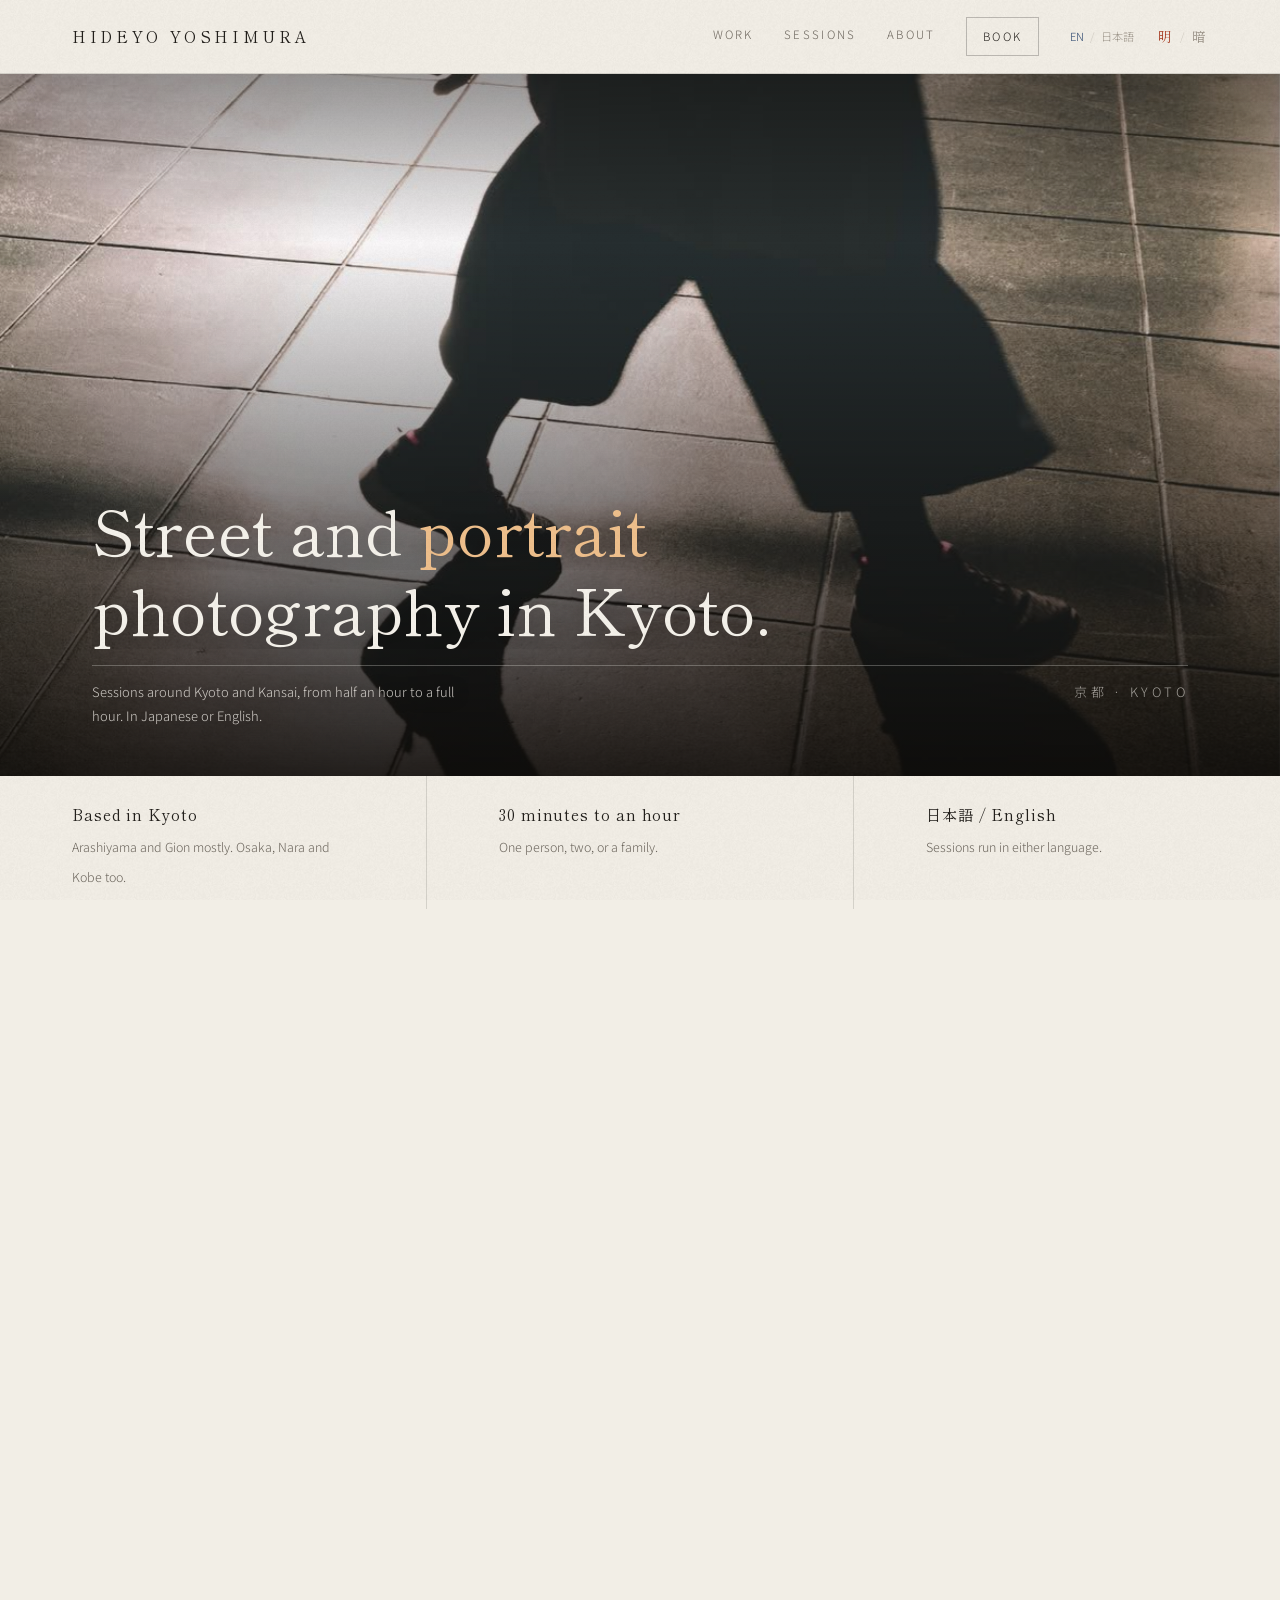
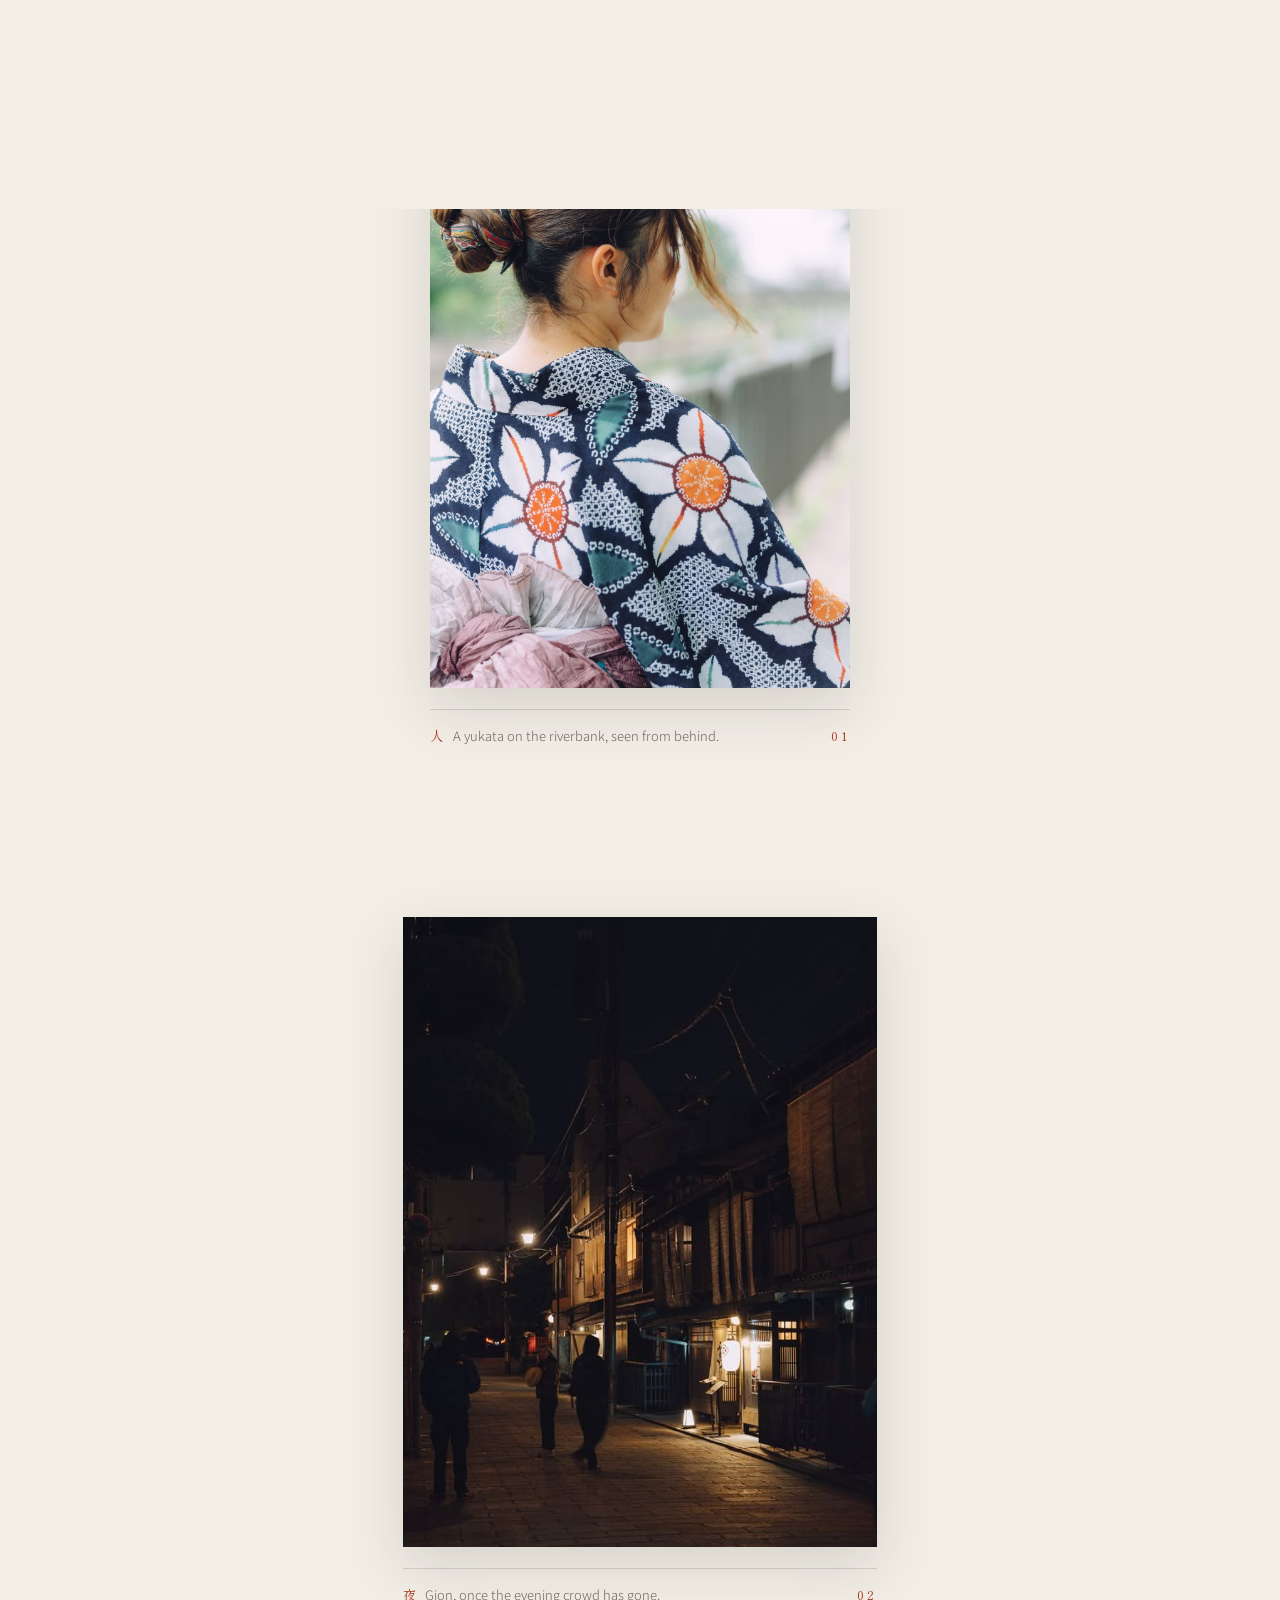
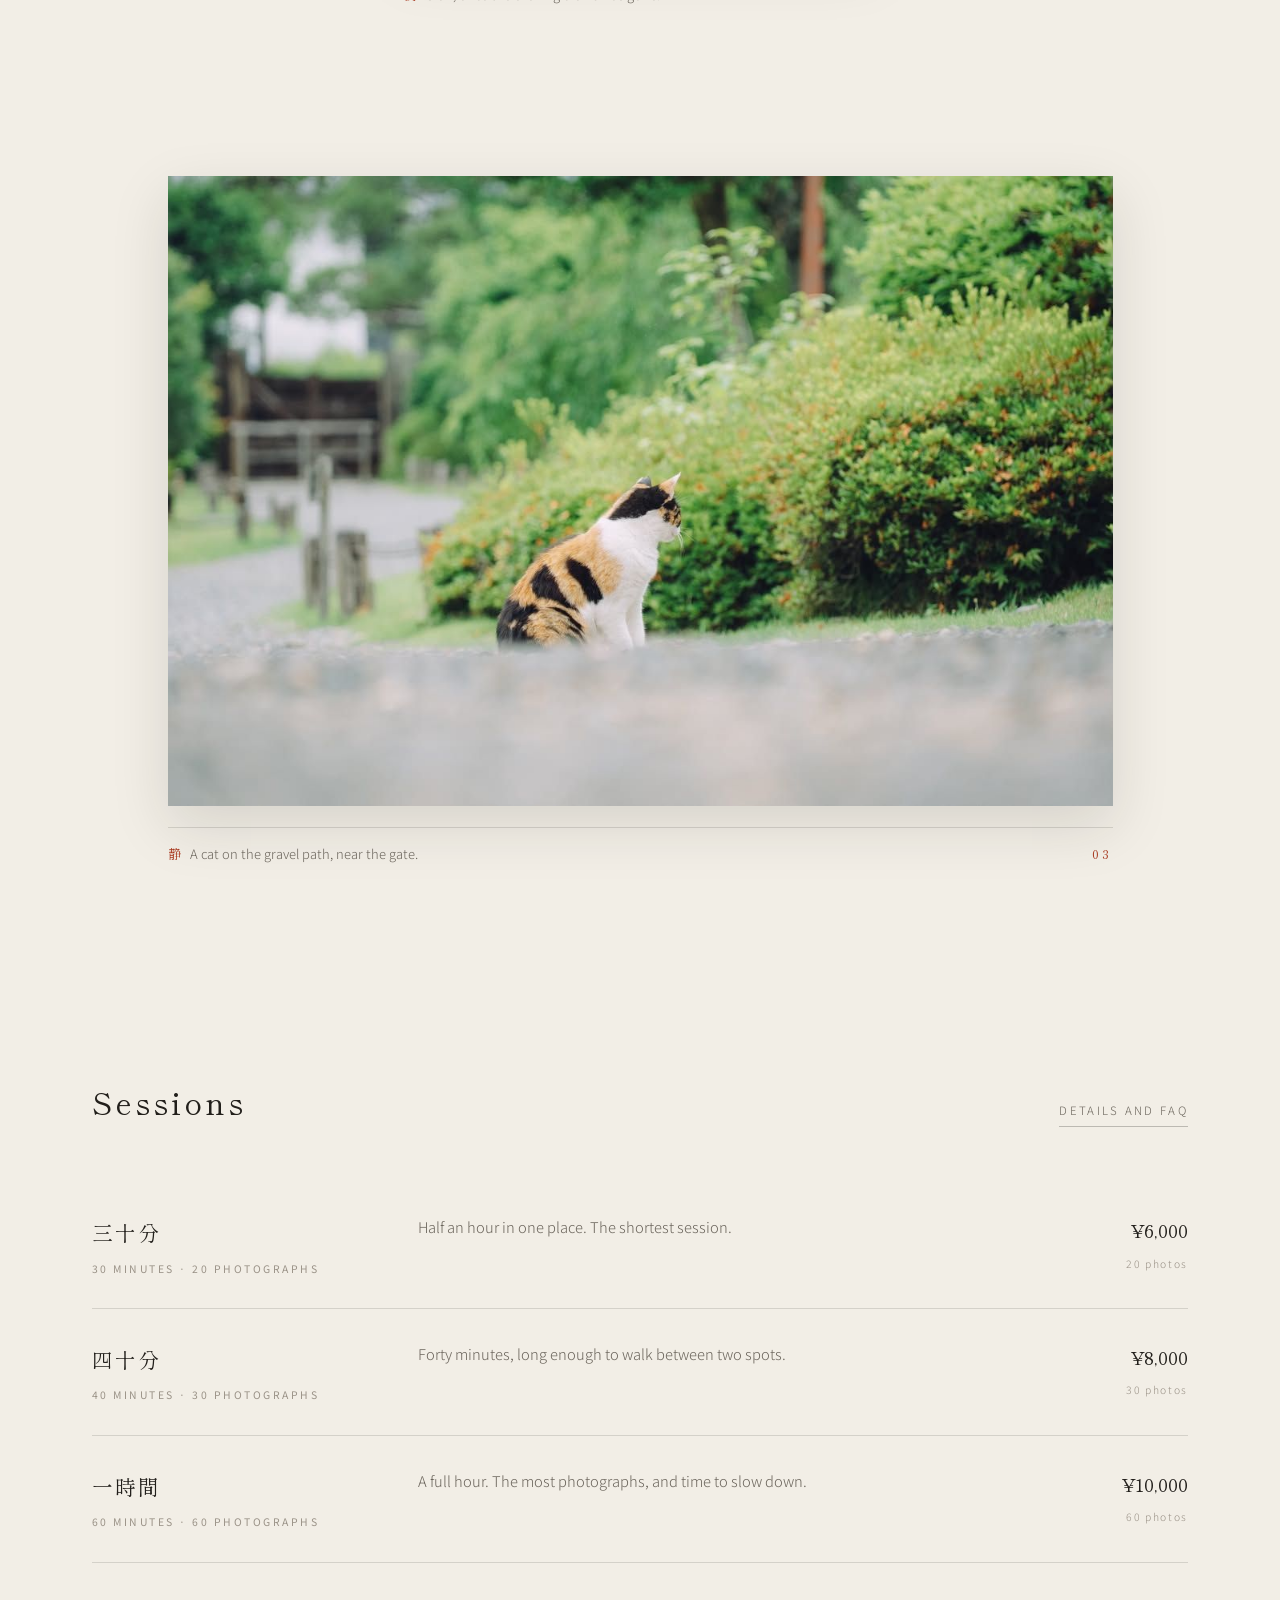
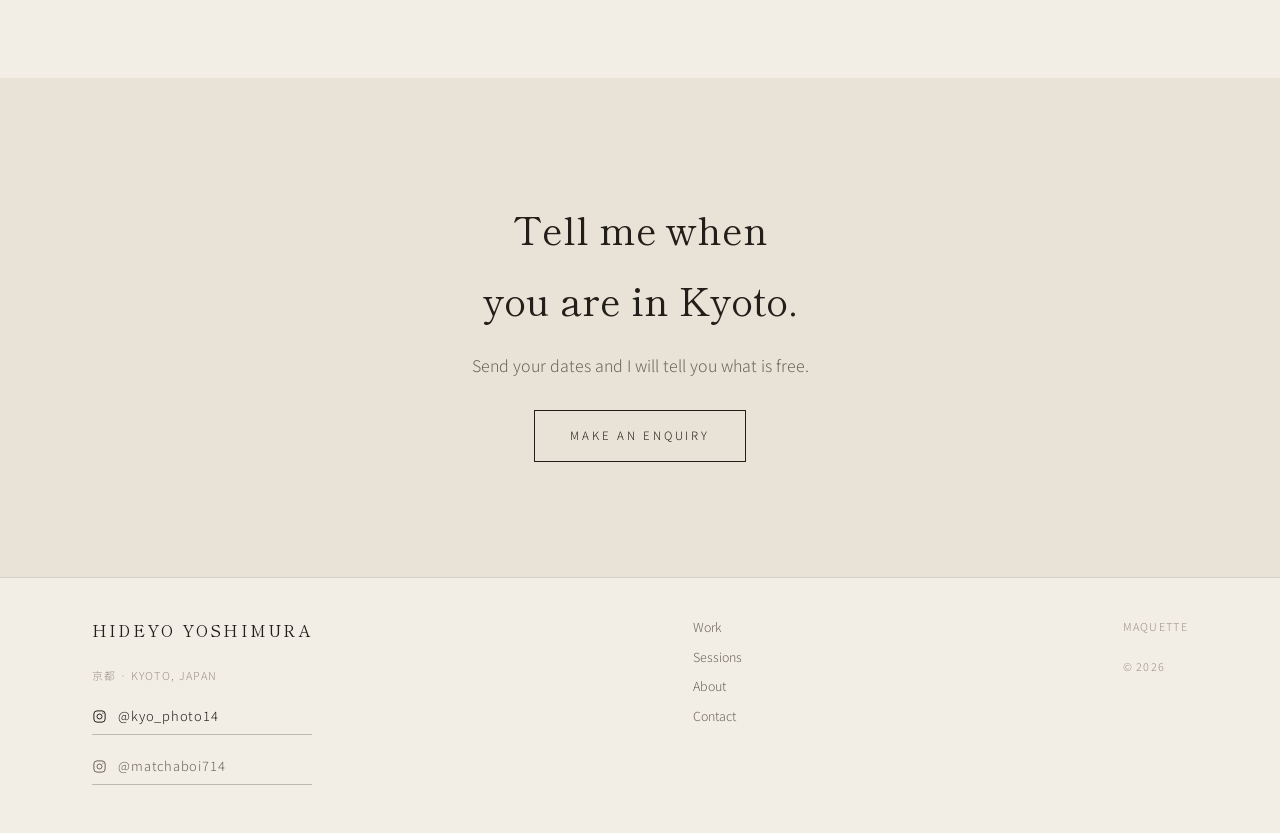
==== index.html @ d017fcf5 "Add files via upload" ====
<!doctype html>
<html lang="en">
  <head>
    <meta charset="utf-8">
    <meta name="viewport" content="width=device-width,initial-scale=1">
    <title>Hideyo Yoshimura — Photographer in Kyoto</title>
    <meta name="description" content="Hideyo Yoshimura photographs people in Kyoto: street and portrait sessions around Arashiyama and Gion, 30 to 60 minutes, from ¥6,000. In Japanese or English.">
    <meta property="og:type" content="website">
    <meta property="og:site_name" content="Hideyo Yoshimura">
    <meta property="og:title" content="Hideyo Yoshimura — Photographer in Kyoto">
    <meta property="og:description" content="Hideyo Yoshimura photographs people in Kyoto: street and portrait sessions around Arashiyama and Gion, 30 to 60 minutes, from ¥6,000. In Japanese or English.">
    <meta property="og:image" content="https://VOTRE-DOMAINE.com/assets/yukata.jpg">
    <meta property="og:locale" content="en">
    <meta property="og:locale:alternate" content="ja_JP">
    <meta name="twitter:card" content="summary_large_image">
    <meta name="theme-color" content="#F2EEE6">
    <script type="application/ld+json">{"@context": "https://schema.org", "@type": "ProfessionalService", "@id": "https://VOTRE-DOMAINE.com/#business", "name": "Hideyo Yoshimura Photography", "description": "Street and portrait photography sessions in Kyoto and the Kansai region.", "url": "https://VOTRE-DOMAINE.com", "image": "https://VOTRE-DOMAINE.com/assets/yukata.jpg", "email": "ADRESSE-DE-HIDEYO@example.com", "priceRange": "¥6,000-¥10,000", "areaServed": [{"@type": "City", "name": "Kyoto"}, {"@type": "City", "name": "Osaka"}, {"@type": "City", "name": "Nara"}, {"@type": "City", "name": "Kobe"}], "address": {"@type": "PostalAddress", "addressLocality": "Kyoto", "addressRegion": "Kyoto", "addressCountry": "JP"}, "availableLanguage": ["ja", "en"], "sameAs": ["https://www.instagram.com/kyo_photo14/", "https://www.instagram.com/matchaboi714/"], "founder": {"@type": "Person", "name": "Hideyo Yoshimura", "jobTitle": "Photographer"}, "makesOffer": [{"@type": "Offer", "name": "30 minutes, 20 photographs", "price": "6000", "priceCurrency": "JPY"}, {"@type": "Offer", "name": "40 minutes, 30 photographs", "price": "8000", "priceCurrency": "JPY"}, {"@type": "Offer", "name": "60 minutes, 60 photographs", "price": "10000", "priceCurrency": "JPY"}]}</script>
    <link rel="preconnect" href="https://fonts.googleapis.com">
    <link rel="preconnect" href="https://fonts.gstatic.com" crossorigin>
    <link rel="stylesheet" href="https://fonts.googleapis.com/css2?family=Shippori+Mincho+B1:wght@400;500&family=Noto+Sans+JP:wght@200;300;400&display=swap">
    <link rel="stylesheet" href="style.css"></head>
    <body>
      <div class="grain" aria-hidden="true"></div>
      <div class="wipe" id="wipe" aria-hidden="true"></div>
      <header class="bar">
        <div class="bar-in"><a class="mark" href="index.html" data-goto="home"><b>Hideyo Yoshimura</b></a>
          <div class="bar-right">
            <nav class="barnav"><a class="" href="work.html" data-goto="work" data-ja="作品">Work</a><a class="" href="sessions.html" data-goto="sessions" data-ja="撮影">Sessions</a><a class="" href="about.html" data-goto="about" data-ja="写真家について">About</a><a class="cta" href="contact.html" data-goto="contact" data-ja="ご依頼">Book</a></nav>
            <span class="toggles"><span class="lang">
            <button type="button" data-set="en" aria-pressed="true">EN</button>
            <i>/</i>
            <button type="button" data-set="ja" aria-pressed="false">日本語</button>
          </span><span class="skin" role="group" aria-label="Theme">
          <button type="button" data-skin="light" aria-pressed="true" title="Light">明</button>
          <i>/</i>
          <button type="button" data-skin="dark" aria-pressed="false" title="Dark">暗</button>
        </span></span></div>
      </div>
    </header>
    <section class="hero">
      <div class="frame">
        <div class="ph"><img src="assets/shadow.jpg" fetchpriority="high" alt="Late afternoon light across a tiled pavement in Kyoto" loading="eager" decoding="async"></div>
      </div>
      <div class="wrap heroText">
        <h1 data-ja="<span class='ln'><span>京都で、スナップと</span></span><span class='ln'><span><em>ポートレート</em>を撮っています。</span></span>"><span class="ln"><span>Street and <em>portrait</em></span></span><span class="ln"><span>photography in Kyoto.</span></span></h1>
        <div class="heroSub">
          <p data-ja="京都・関西でのスナップ撮影。30分から1時間まで。日本語と英語で対応しています。">Sessions around Kyoto and Kansai, from half an hour to a full hour. In Japanese or English.</p>
          <p class="label">京都 · Kyoto</p>
        </div>
      </div>
    </section>
    <div class="strip">
      <div><b data-ja="京都在住">Based in Kyoto</b><span data-ja="主に嵐山と祇園。大阪・奈良・神戸も。">Arashiyama and Gion mostly. Osaka, Nara and Kobe too.</span></div>
      <div><b data-ja="30分から1時間">30 minutes to an hour</b><span data-ja="お一人、お二人、ご家族。">One person, two, or a family.</span></div>
      <div><b data-ja="日本語 / English">日本語 / English</b><span data-ja="どちらでも対応します。">Sessions run in either language.</span></div>
    </div>
    <section class="statement">
      <div class="wrap grid">
        <div class="kanjiwrap">
          <p class="kanji">京都</p>
          <span class="label">Kyoto</span></div>
          <div>
            <p class="lead" data-ja="ほとんどの写真は、歩きながら撮っています。">Most of these photographs were taken on foot.</p>
            <p data-ja="街、祭り、夜の静かな路地、そしてポートレート。京都に住んでいるので、どの季節にどこがきれいか、何時に人が減るかを知っています。撮影もその知識をもとに組み立てます。">Streets, festivals, quiet lanes at night, and portraits. Living here means knowing which places are worth it in which season, and what time of day the crowds thin out. Sessions are built around that.</p>
            <p><a class="more" href="about.html" data-goto="about" data-ja="私について">More about me</a></p>
          </div>
        </div>
      </section>
      <section class="sec">
        <div class="wrap">
          <div class="sec-head">
            <h2 data-ja="主な作品">Selected work</h2>
            <a class="more" href="work.html" data-goto="work" data-ja="すべて見る">All series</a></div>
            <figure class="plate" style="--r:0.666">
              <div class="ph"><img src="assets/yukata.jpg" alt="A yukata on the riverbank, seen from behind." loading="lazy" decoding="async"></div>
              <figcaption class="meta">
                <p><span class="ser">人</span><span data-ja="川辺の浴衣。うしろ姿。">A yukata on the riverbank, seen from behind.</span></p>
                <p class="idx">01</p>
              </figcaption>
            </figure>
            <figure class="plate" style="--r:0.753">
              <div class="ph"><img src="assets/gionnight.jpg" alt="Gion, once the evening crowd has gone." loading="lazy" decoding="async"></div>
              <figcaption class="meta">
                <p><span class="ser">夜</span><span data-ja="祇園、人が引けたあと。">Gion, once the evening crowd has gone.</span></p>
                <p class="idx">02</p>
              </figcaption>
            </figure>
            <figure class="plate" style="--r:1.500">
              <div class="ph"><img src="assets/neko.jpg" alt="A cat on the gravel path, near the gate." loading="lazy" decoding="async"></div>
              <figcaption class="meta">
                <p><span class="ser">静</span><span data-ja="砂利道の猫。門のそば。">A cat on the gravel path, near the gate.</span></p>
                <p class="idx">03</p>
              </figcaption>
            </figure>
          </div>
        </section>
        <section class="sec" style="padding-top:0">
          <div class="wrap">
            <div class="sec-head">
              <h2 data-ja="撮影プラン">Sessions</h2>
              <a class="more" href="sessions.html" data-goto="sessions" data-ja="詳細とよくあるご質問">Details and FAQ</a></div>
              <div class="plans">
                <div class="plan">
                  <h3>三十分<small>30 minutes · 20 photographs</small></h3>
                  <div class="body">
                    <p data-ja="30分。一つの場所で。いちばん短いプランです。">Half an hour in one place. The shortest session.</p>
                  </div>
                  <p class="price">¥6,000<small>20 photos</small></p>
                </div>
                <div class="plan">
                  <h3>四十分<small>40 minutes · 30 photographs</small></h3>
                  <div class="body">
                    <p data-ja="40分。二つの場所を歩ける長さです。">Forty minutes, long enough to walk between two spots.</p>
                  </div>
                  <p class="price">¥8,000<small>30 photos</small></p>
                </div>
                <div class="plan">
                  <h3>一時間<small>60 minutes · 60 photographs</small></h3>
                  <div class="body">
                    <p data-ja="1時間。枚数がいちばん多く、ゆっくり撮れます。">A full hour. The most photographs, and time to slow down.</p>
                  </div>
                  <p class="price">¥10,000<small>60 photos</small></p>
                </div>
              </div>
            </div>
          </section>
          <section class="band">
            <div class="wrap">
              <h2 data-ja="京都にいらっしゃる日程を教えてください。">Tell me when you are in Kyoto.</h2>
              <p data-ja="日程を送っていただければ、空き状況をお知らせします。">Send your dates and I will tell you what is free.</p>
              <a href="contact.html" data-goto="contact" data-ja="ご依頼フォームへ">Make an enquiry</a></div>
            </section>
            <div class="lb" id="lightbox" hidden>
              <div class="stage" role="img" aria-label="Photograph"></div>
              <div class="bar2">
                <p class="cap"></p>
                <div class="ctrls">
                  <button type="button" data-lb="prev">&#8592; Prev</button>
                  <button type="button" data-lb="next">Next &#8594;</button>
                  <button type="button" data-lb="close">Close</button>
                </div>
              </div>
            </div>
            <footer>
              <div class="wrap foot">
                <div class="stack">
                  <p class="mincho" style="font-size:1rem;letter-spacing:.14em">HIDEYO YOSHIMURA</p>
                  <p class="fine">京都 · Kyoto, Japan</p>
                  <a class="ig" href="https://www.instagram.com/kyo_photo14/" target="_blank" rel="noopener"><svg viewBox="0 0 24 24" fill="none" stroke="currentColor" stroke-width="1.6" aria-hidden="true"><rect x="3" y="3" width="18" height="18" rx="5"/><circle cx="12" cy="12" r="4"/><circle cx="17.5" cy="6.5" r="1" fill="currentColor" stroke="none"/></svg><span>@kyo_photo14</span></a><a class="ig" href="https://www.instagram.com/matchaboi714/" target="_blank" rel="noopener" style="color:var(--mute)"><svg viewBox="0 0 24 24" fill="none" stroke="currentColor" stroke-width="1.6" aria-hidden="true"><rect x="3" y="3" width="18" height="18" rx="5"/><circle cx="12" cy="12" r="4"/><circle cx="17.5" cy="6.5" r="1" fill="currentColor" stroke="none"/></svg><span>@matchaboi714</span></a></div>
                  <nav><a href="work.html" data-goto="work" data-ja="作品">Work</a><a href="sessions.html" data-goto="sessions" data-ja="撮影プラン">Sessions</a><a href="about.html" data-goto="about" data-ja="写真家について">About</a><a href="contact.html" data-goto="contact" data-ja="ご依頼">Contact</a></nav>
                  <div class="stack">
                    <p class="fine">Maquette</p>
                    <p class="fine" style="color:var(--dim)">© 2026</p>
                  </div>
                </div>
              </footer>
              <script src="site.js"></script>
            </body>
          </html>
---- style.css ----
:root{
  /* --- CLAIR : papier chaud, encre brune, indigo, sceau vermillon --- */
  --void:#F2EEE6;          /* fond de page */
  --surface:#E9E2D6;       /* bandes et panneaux */
  --surface2:#E3DBCD;
  --bone:#221F1B;          /* texte principal */
  --mute:#6B655C;
  --dim:#9A9287;
  --hair:rgba(34,31,27,.14);
  --hair2:rgba(34,31,27,.26);
  --jade:#2C4770;          /* accent interactif : indigo 藍 */
  --seal:#A8391F;          /* marque typographique : vermillon 朱 */
  --barbg:rgba(242,238,230,.9);
  --photobg:#E5DDD0;       /* passe-partout derriere les tirages */
  --photoshadow:0 20px 54px rgba(34,31,27,.13);
  --massfill:rgba(34,31,27,.05);
  --grainop:.028;
  --grainblend:multiply;
  color-scheme:light;
  --mincho:"Shippori Mincho B1","Hiragino Mincho ProN","Yu Mincho",Georgia,serif;
  --sans:"Noto Sans JP","Hiragino Sans",system-ui,-apple-system,sans-serif;
  --gut:clamp(1.4rem,7vw,4.5rem);
  --rhythm:clamp(4rem,9vw,8rem);
}
:root[data-skin="dark"]{
  --void:#0A0C0B;
  --surface:#121513;
  --surface2:#181C1A;
  --bone:#DCD9D0;
  --mute:#8A8E85;
  --dim:#5C6059;
  --hair:rgba(220,217,208,.13);
  --hair2:rgba(220,217,208,.28);
  --jade:#88AA9C;
  --seal:#C79466;
  --barbg:rgba(10,12,11,.92);
  --photobg:#000;
  --photoshadow:none;
  --massfill:rgba(220,217,208,.035);
  --grainop:.05;
  --grainblend:overlay;
  color-scheme:dark;
}
*{box-sizing:border-box}
html{scroll-behavior:smooth}
body{margin:0;background:var(--void);color:var(--bone);font-family:var(--sans);font-weight:300;font-size:1rem;line-height:1.85;-webkit-font-smoothing:antialiased}
img{display:block;max-width:100%}
a{color:inherit}
h1,h2,h3,h4{font-weight:400;margin:0}
p{margin:0}
[hidden]{display:none !important}
.wrap{max-width:1240px;margin:0 auto;padding:0 var(--gut)}
.narrow{max-width:760px}
.label{font-size:.6875rem;letter-spacing:.26em;text-transform:uppercase;color:var(--dim)}
.mincho{font-family:var(--mincho)}
.stack{display:grid;gap:1.2rem}

/* ---------- photo tiles ---------- */
.ph{display:block;background-position:center;background-size:cover;background-repeat:no-repeat;background-color:var(--photobg)}
.ph.contain{background-size:contain}
.ph>img{width:100%;height:100%;object-fit:cover;display:block}

/* ---------- bar ---------- */
.bar{position:sticky;top:0;z-index:40;background:var(--barbg);backdrop-filter:blur(14px);border-bottom:1px solid var(--hair)}
.bar-in{display:flex;justify-content:space-between;align-items:center;gap:1.5rem;flex-wrap:wrap;padding:1.05rem var(--gut)}
.mark{font-family:var(--mincho);font-size:.95rem;letter-spacing:.24em;text-transform:uppercase;text-decoration:none}
.mark b{font-weight:400}
.bar-right{display:flex;align-items:center;gap:clamp(1rem,2.4vw,1.9rem)}
.toggles{display:flex;align-items:center;gap:clamp(.8rem,1.8vw,1.4rem)}
.barnav{display:flex;gap:clamp(1rem,2.4vw,1.9rem);align-items:center;flex-wrap:wrap}
.barnav a{text-decoration:none;font-size:.72rem;letter-spacing:.2em;text-transform:uppercase;color:var(--mute);padding-bottom:3px;border-bottom:1px solid transparent}
.barnav a:hover,.barnav a:focus-visible{color:var(--bone)}
.barnav a.on{color:var(--bone);border-bottom-color:var(--jade)}
.barnav .cta{border:1px solid var(--hair2);padding:.5rem 1rem;color:var(--bone)}
.barnav .cta:hover{background:var(--jade);border-color:var(--jade);color:var(--void)}
.lang{display:flex;gap:.4rem;align-items:center;font-size:.7rem;letter-spacing:.1em;color:var(--dim)}
.lang button{font:inherit;background:none;border:0;color:var(--dim);cursor:pointer;padding:0}
.lang button[aria-pressed="true"]{color:var(--jade)}
.lang i{font-style:normal;opacity:.35}
.skin{display:flex;gap:.4rem;align-items:center;font-family:var(--mincho);font-size:.85rem;color:var(--dim)}
.skin button{font:inherit;background:none;border:0;color:var(--dim);cursor:pointer;padding:0 .1rem;line-height:1}
.skin button[aria-pressed="true"]{color:var(--seal)}
.skin i{font-style:normal;opacity:.35;font-family:var(--sans);font-size:.7rem}

/* ---------- page head ---------- */
/* padding-block et pas le raccourci "padding" : .pagehead est aussi un .wrap,
   et "padding: X 0 Y" remettait a zero la marge laterale du .wrap, ce qui
   collait les titres contre le bord de l'ecran. */
.pagehead{padding-block:clamp(3rem,7vw,5.5rem) clamp(2rem,5vw,3.5rem);border-bottom:1px solid var(--hair)}
.pagehead h1{font-family:var(--mincho);font-size:clamp(1.9rem,4.4vw,3.1rem);line-height:1.2;letter-spacing:.02em;max-width:18ch;text-wrap:balance;margin:.8rem 0 0}
.pagehead p{color:var(--mute);max-width:56ch;margin-top:1.1rem}

/* ---------- hero ---------- */
.hero{position:relative}
.hero .frame{position:relative;width:100%;aspect-ratio:16/7;max-height:72vh;overflow:hidden}
.hero .frame .ph{position:absolute;inset:0;background-position:center 50%;opacity:1}
.hero .frame::after{content:"";position:absolute;inset:0;background:linear-gradient(180deg,rgba(12,10,8,.42) 0%,rgba(12,10,8,0) 24%,rgba(12,10,8,.42) 56%,rgba(12,10,8,.9) 100%)}
.heroText{position:absolute;left:0;right:0;bottom:clamp(1.4rem,4vw,3rem);z-index:2}
.heroText{color:#F5F2EB}
.heroText h1{font-family:var(--mincho);color:#F5F2EB;font-size:clamp(1.7rem,4.3vw,3.3rem);line-height:1.25;max-width:20ch;text-wrap:balance;text-shadow:0 2px 34px rgba(0,0,0,.7)}
.heroText h1 em{font-style:normal;color:#EFC08C}
.heroSub{display:flex;justify-content:space-between;gap:2rem;flex-wrap:wrap;margin-top:1rem;padding-top:.85rem;border-top:1px solid rgba(245,242,235,.28)}
.heroSub p{font-size:.8125rem;color:rgba(245,242,235,.82);max-width:54ch;text-shadow:0 1px 16px rgba(0,0,0,.6)}
.heroSub .label{color:rgba(245,242,235,.62)}

/* ---------- strip ---------- */
.strip{display:grid;grid-template-columns:repeat(3,1fr);gap:1px;background:var(--hair);border-bottom:1px solid var(--hair)}
.strip div{background:var(--void);padding:1.5rem var(--gut)}
.strip b{display:block;font-family:var(--mincho);font-weight:400;font-size:.95rem;letter-spacing:.06em;margin-bottom:.2rem}
.strip span{font-size:.78rem;color:var(--mute)}

/* ---------- statement ---------- */
.statement{padding:var(--rhythm) 0}
.statement .grid{display:grid;grid-template-columns:auto 1fr;gap:clamp(2rem,6vw,5rem);align-items:start}
.kanjiwrap{display:grid;gap:1.1rem;justify-items:start}
.kanji{writing-mode:vertical-rl;text-orientation:upright;line-height:1.15;height:max-content;font-family:var(--mincho);font-size:clamp(2.3rem,5.4vw,3.6rem);letter-spacing:.14em;color:var(--bone)}
.statement p{margin-bottom:1.2rem;max-width:58ch;color:var(--mute)}
.statement p:last-child{margin-bottom:0}
.statement p.lead{font-family:var(--mincho);font-size:clamp(1.18rem,2.2vw,1.55rem);line-height:1.65;color:var(--bone)}

/* ---------- editorial grid ---------- */
.sec{padding:var(--rhythm) 0}
.sec-head{display:flex;justify-content:space-between;align-items:baseline;gap:1.5rem;flex-wrap:wrap;padding-bottom:1.1rem;border-bottom:1px solid var(--hair);margin-bottom:clamp(1.8rem,4vw,3rem)}
.sec-head h2{font-family:var(--mincho);font-size:clamp(1.4rem,2.6vw,1.9rem);letter-spacing:.1em}
.more{text-decoration:none;font-size:.72rem;letter-spacing:.2em;text-transform:uppercase;color:var(--mute);border-bottom:1px solid var(--hair2);padding-bottom:.3rem}
.more:hover,.more:focus-visible{color:var(--jade);border-bottom-color:var(--jade)}

.gal{display:flex;flex-wrap:wrap;gap:clamp(.6rem,1.4vw,1.1rem);align-items:flex-start}
.gal::after{content:"";flex:5 1 260px}
.tile{flex:var(--r) 1 calc(var(--r) * 190px);position:relative;border:0;padding:0;background:none;cursor:zoom-in;text-align:left}
.tile .ph{aspect-ratio:var(--r);width:100%;transition:opacity .5s ease}
.tile:hover .ph,.tile:focus-visible .ph{opacity:.72}
.tile .tcap{position:absolute;inset:auto 0 0 0;padding:.9rem 1rem;font-size:.72rem;line-height:1.5;letter-spacing:.04em;color:#F0EDE6;background:linear-gradient(180deg,rgba(10,12,11,0),rgba(10,12,11,.9));opacity:0;transition:opacity .4s ease;display:block}
.tile:hover .tcap,.tile:focus-visible .tcap{opacity:1}
.tile .ser{font-family:var(--mincho);color:var(--seal);margin-right:.5rem}

/* ---------- filters ---------- */
.filters{display:flex;gap:.55rem;flex-wrap:wrap;margin-bottom:clamp(1.6rem,3vw,2.4rem)}
.filters button{
  font:inherit;font-size:.72rem;letter-spacing:.16em;text-transform:uppercase;
  background:transparent;color:var(--mute);border:1px solid var(--hair);padding:.5rem 1.05rem;cursor:pointer;
  transition:color .3s,border-color .3s;
}
.filters button:hover{color:var(--bone);border-color:var(--hair2)}
.filters button[aria-pressed="true"]{color:var(--void);background:var(--bone);border-color:var(--bone)}

/* ---------- plans ---------- */
.plans{display:grid;gap:0}
/* Un titre de section trace deja un trait ; le bloc juste en dessous ne doit
   pas en tracer un second. Vaut pour les formules, la FAQ, les etapes et le
   materiel, sur toutes les largeurs. */
.sec-head:has(+ .plans),.sec-head:has(+ .faq),
.sec-head:has(+ .steps),.sec-head:has(+ .gear){border-bottom:0;padding-bottom:.3rem}
.sec-head + .plans .plan:first-child{border-top:0}
.plan{display:grid;grid-template-columns:1.1fr 2fr .8fr;gap:clamp(1rem,3vw,2.5rem);padding:1.9rem 0;border-top:1px solid var(--hair);align-items:start}
.plan:last-child{border-bottom:1px solid var(--hair)}
.plan h3{font-family:var(--mincho);font-size:1.3rem;letter-spacing:.1em}
.plan h3 small{display:block;font-family:var(--sans);font-size:.65rem;letter-spacing:.24em;text-transform:uppercase;color:var(--dim);margin-top:.45rem}
.plan .body{color:var(--mute);font-size:.92rem}
.plan ul{margin:.9rem 0 0;padding:0;list-style:none;display:grid;gap:.35rem}
.plan li{font-size:.82rem;color:var(--mute);padding-left:1.1rem;position:relative}
.plan li::before{content:"—";position:absolute;left:0;color:var(--dim)}
.plan .price{text-align:right;font-family:var(--mincho);font-size:1.15rem;font-variant-numeric:tabular-nums;color:var(--bone)}
.plan .price small{display:block;font-family:var(--sans);font-size:.65rem;letter-spacing:.16em;color:var(--dim);margin-top:.4rem}

/* ---------- steps ---------- */
.steps{display:grid;grid-template-columns:repeat(3,1fr);gap:clamp(1.5rem,4vw,3rem)}
.step .n{font-family:var(--mincho);font-size:.72rem;letter-spacing:.24em;color:var(--jade);display:block;border-top:1px solid var(--hair);padding-top:.6rem}
.step h4{font-size:.9rem;margin:.6rem 0 .35rem}
.step p{font-size:.85rem;color:var(--mute)}

/* ---------- faq ---------- */
.faq{border-top:1px solid var(--hair)}
/* pas de second trait quand un sec-head vient de tracer le sien */
.sec-head + .faq{border-top:0}
.faq details{border-bottom:1px solid var(--hair)}
.faq summary{cursor:pointer;list-style:none;padding:1.15rem 0;display:flex;justify-content:space-between;gap:1.5rem;align-items:baseline;font-size:.95rem}
.faq summary::-webkit-details-marker{display:none}
.faq summary::after{content:"+";color:var(--jade);font-family:var(--mincho);flex:none}
.faq details[open] summary::after{content:"–"}
.faq summary:focus-visible{outline:1px solid var(--jade);outline-offset:4px}
.faq .ans{padding:0 0 1.3rem;color:var(--mute);font-size:.9rem;max-width:64ch}

/* ---------- split ---------- */
.split{display:grid;grid-template-columns:1fr 1fr;gap:clamp(2rem,6vw,5rem);align-items:start}
.split.wide-left{grid-template-columns:1.25fr 1fr}
.portrait .ph{aspect-ratio:1.017;width:100%}   /* ratio reel du fichier : pas de rognage */

/* ---------- form ---------- */
.panel{background:var(--surface);padding:clamp(1.5rem,4vw,2.6rem)}
form{display:grid;gap:1.1rem}
.field{display:grid;gap:.35rem}
.field span{font-size:.65rem;letter-spacing:.22em;text-transform:uppercase;color:var(--dim)}
input,select,textarea{font:inherit;font-size:.9rem;color:var(--bone);background:transparent;border:0;border-bottom:1px solid var(--hair2);padding:.55rem 0;border-radius:0;width:100%}
select option{background:var(--surface);color:var(--bone)}
input:focus,select:focus,textarea:focus{outline:none;border-bottom-color:var(--jade)}
textarea{resize:vertical;min-height:6rem}
.duo{display:grid;grid-template-columns:1fr 1fr;gap:1.1rem}
.send{justify-self:start;text-decoration:none;display:inline-block;text-align:center;margin-top:.5rem;font:inherit;font-size:.72rem;letter-spacing:.24em;text-transform:uppercase;background:transparent;color:var(--bone);border:1px solid var(--bone);padding:.9rem 2.1rem;cursor:pointer;transition:background .35s,color .35s,border-color .35s}
.send:hover{background:var(--jade);border-color:var(--jade);color:var(--void)}
.send:focus-visible{outline:2px solid var(--jade);outline-offset:3px}
.sent{font-size:.8rem;color:var(--jade);min-height:1.2rem}
.sent.err{color:var(--seal)}
.sendrow{display:flex;gap:.8rem;flex-wrap:wrap;align-items:center;margin-top:.5rem}
.send.alt{background:var(--jade);border-color:var(--jade);color:var(--void)}
.ghost{font:inherit;font-size:.72rem;letter-spacing:.18em;text-transform:uppercase;background:none;border:0;border-bottom:1px solid var(--hair2);color:var(--mute);padding:.35rem 0;cursor:pointer}
.ghost:hover{color:var(--bone);border-bottom-color:var(--bone)}
.hint{font-size:.75rem;color:var(--dim);margin:-.3rem 0 .2rem;line-height:1.6}
.pot{position:absolute;left:-9999px;width:1px;height:1px;opacity:0}

.deets{display:grid;gap:1.4rem}
.deet{border-top:1px solid var(--hair);padding-top:.9rem}
.deet b{display:block;font-weight:400;font-family:var(--mincho);font-size:.95rem;letter-spacing:.06em;margin-bottom:.25rem}
.deet span{font-size:.85rem;color:var(--mute)}
.ig{display:inline-flex;align-items:center;gap:.7rem;text-decoration:none;font-size:.8125rem;letter-spacing:.06em;border-bottom:1px solid var(--hair2);padding-bottom:.35rem}
.ig:hover,.ig:focus-visible{border-bottom-color:var(--jade);color:var(--jade)}
.ig svg{width:15px;height:15px;flex:none}

/* ---------- cta band ---------- */
.band{background:var(--surface);padding:var(--rhythm) 0;text-align:center}
.band h2{font-family:var(--mincho);font-size:clamp(1.6rem,3.2vw,2.4rem);max-width:20ch;margin:0 auto 1rem;text-wrap:balance}
.band p{color:var(--mute);max-width:46ch;margin:0 auto 1.8rem}
.band a{display:inline-block;text-decoration:none;font-size:.72rem;letter-spacing:.24em;text-transform:uppercase;border:1px solid var(--bone);padding:.9rem 2.2rem}
.band a:hover,.band a:focus-visible{background:var(--jade);border-color:var(--jade);color:var(--void)}

/* ---------- footer ---------- */
footer{border-top:1px solid var(--hair);padding:2.4rem 0 3rem}
.foot{display:flex;justify-content:space-between;gap:2rem;flex-wrap:wrap;align-items:flex-start}
.foot nav{display:grid;gap:.4rem}
.foot nav a{text-decoration:none;font-size:.78rem;color:var(--mute)}
.foot nav a:hover{color:var(--bone)}
.foot .fine{font-size:.68rem;color:var(--dim);letter-spacing:.12em;text-transform:uppercase}

/* ---------- lightbox ---------- */
.lb{position:fixed;inset:0;z-index:90;background:rgba(10,9,8,.975);color:#DCD9D0;display:flex;flex-direction:column;padding:clamp(1rem,3vw,2.5rem)}
.lb .stage{flex:1;min-height:0;background-position:center;background-size:contain;background-repeat:no-repeat}
.lb .bar2{display:flex;justify-content:space-between;align-items:center;gap:1.5rem;padding-top:1rem;flex-wrap:wrap}
.lb .cap{font-size:.8rem;color:#A49E95;max-width:60ch}
.lb .ctrls{display:flex;gap:.6rem}
.lb button{font:inherit;font-size:.72rem;letter-spacing:.18em;text-transform:uppercase;background:transparent;color:#A49E95;border:1px solid rgba(220,217,208,.22);padding:.5rem .95rem;cursor:pointer}
.lb button:hover{color:#F0EDE6;border-color:rgba(220,217,208,.45)}

@media (max-width:900px){
  .strip{grid-template-columns:1fr}
  .plan{grid-template-columns:1fr;gap:.6rem}
  .plan .price{text-align:left}
  .steps{grid-template-columns:1fr}
  .split,.split.wide-left{grid-template-columns:1fr}
  .statement .grid{grid-template-columns:1fr}
  .kanji{writing-mode:horizontal-tb;text-orientation:mixed;font-size:2.3rem}
  .hero .frame{aspect-ratio:4/3}
  .duo{grid-template-columns:1fr}
  .barnav .cta{padding:.45rem .85rem}
}
@media (max-width:640px){
  .gal .tile{flex:1 1 100%}
  .gal::after{display:none}
}
@media (prefers-reduced-motion:reduce){
  html{scroll-behavior:auto}
  *{animation:none !important;transition:none !important}
}

/* ---------- film grain ---------- */
.grain{position:fixed;inset:0;z-index:82;pointer-events:none;opacity:var(--grainop);
  background-image:url([data-uri]);background-size:150px 150px;mix-blend-mode:var(--grainblend)}

/* ---------- hero: ken burns + line reveal ---------- */
.hero .frame{width:100%;aspect-ratio:16/9;max-height:78vh}
.hero .frame .ph{transform-origin:center 45%;animation:kb 22s cubic-bezier(.18,.5,.28,1) both}
@keyframes kb{from{transform:scale(1.16)}to{transform:scale(1)}}
.heroText h1{font-size:clamp(1.9rem,5.2vw,4rem);line-height:1.16;letter-spacing:-.005em;max-width:22ch}
.heroText h1 .ln{display:block;overflow:hidden;padding-bottom:.08em}
.heroText h1 .ln>span{display:block;animation:lineUp 1.25s cubic-bezier(.16,.84,.32,1) both}
.heroText h1 .ln:nth-child(1)>span{animation-delay:.35s}
.heroText h1 .ln:nth-child(2)>span{animation-delay:.5s}
@keyframes lineUp{from{transform:translateY(108%)}to{transform:translateY(0)}}
.heroSub{animation:fadeUp 1.2s ease .95s both}
@keyframes fadeUp{from{opacity:0;transform:translateY(12px)}to{opacity:1;transform:none}}

/* ---------- scroll reveal ---------- */
.js .rv{opacity:0;transform:translateY(30px);transition:opacity 1.1s ease,transform 1.1s cubic-bezier(.16,.84,.32,1)}
.js .rv.in{opacity:1;transform:none}

/* ---------- plates: big image floating in black ---------- */
/* --w = largeur du tirage, calculee depuis une hauteur cible et le ratio reel.
   On pilote par la LARGEUR + aspect-ratio : une hauteur imposee ferait retrecir
   la boite et laisserait une bande vide sur les cotes. */
.plate{position:relative;padding:clamp(2.5rem,6vw,5rem) 0;
  --w:min(100%, calc(clamp(340px,70vh,800px) * var(--r)))}
.plate .ph{width:var(--w);aspect-ratio:var(--r);margin-inline:auto;background-size:cover;box-shadow:var(--photoshadow)}
.plate .meta{display:flex;justify-content:space-between;gap:2rem;flex-wrap:wrap;
  width:var(--w);margin-inline:auto;
  margin-top:1.3rem;padding-top:.85rem;border-top:1px solid var(--hair)}
.plate .meta p{font-size:.8125rem;color:var(--mute);max-width:52ch}
.plate .meta .idx{font-family:var(--mincho);font-size:.8125rem;letter-spacing:.24em;color:var(--seal);flex:none}
.plate .ser{font-family:var(--mincho);color:var(--seal);margin-right:.6rem}

/* ---------- cursor ---------- */
.cursor{position:fixed;top:0;left:0;z-index:84;pointer-events:none;width:78px;height:78px;
  border:1px solid rgba(255,255,255,.85);border-radius:50%;display:grid;place-items:center;mix-blend-mode:difference;
  font-size:.58rem;letter-spacing:.22em;text-transform:uppercase;color:#fff;
  transform:translate(-50%,-50%) scale(0);transition:transform .4s cubic-bezier(.16,.84,.32,1);
  backdrop-filter:blur(2px)}
.cursor.on{transform:translate(-50%,-50%) scale(1)}
@media (hover:none),(pointer:coarse){.cursor{display:none}}

/* ---------- page wipe ---------- */
.wipe{position:fixed;inset:0;z-index:95;background:var(--void);pointer-events:none;transform:translateY(101%)}
.wipe.go{animation:wipe 1.05s cubic-bezier(.7,0,.25,1) both}
@keyframes wipe{0%{transform:translateY(101%)}42%{transform:translateY(0)}58%{transform:translateY(0)}100%{transform:translateY(-101%)}}

/* ---------- bigger gallery on the work page ---------- */
.gal.big .tile{flex:var(--r) 1 calc(var(--r) * 330px)}
.gal.big::after{flex:4 1 340px}

/* ---------- captions on touch screens ----------
   Le survol n'existe pas sur telephone : la legende passe sous la photo,
   en dehors de la boite au ratio exact, donc sans deformer l'image. */
@media (hover:none),(pointer:coarse){
  .tile{cursor:pointer}
  .tile .tcap{position:static;opacity:1;background:none;color:var(--mute);
    padding:.6rem 0 0;font-size:.76rem;line-height:1.6;text-shadow:none}
}

@media (prefers-reduced-motion:reduce){
  .js .rv{opacity:1 !important;transform:none !important}
  .hero .frame .ph,.heroText h1 .ln>span,.heroSub{animation:none !important}
  .wipe{display:none}
}
@media (max-width:640px){
  .plate{--w:100%}
  .plate .ph{height:auto;max-height:none}
  .hero .frame{width:100%;aspect-ratio:4/5;max-height:74vh}
  .bar-in{display:grid;grid-template-columns:1fr auto;align-items:center;row-gap:.6rem;padding:.9rem var(--gut)}
  .bar-right{display:contents}
  .mark{grid-row:1;grid-column:1}
  .toggles{grid-row:1;grid-column:2;justify-self:end}
  .barnav{grid-row:2;grid-column:1 / -1;justify-content:flex-start;gap:1.05rem;flex-wrap:nowrap}
  .barnav a{font-size:.68rem;letter-spacing:.16em}
  .barnav .cta{display:inline-block;margin-left:auto;padding:.42rem .85rem;flex:none;
    background:var(--jade);border-color:var(--jade);color:var(--void)}
  .mark{font-size:.78rem;letter-spacing:.16em}
  .heroText h1{font-size:1.72rem;line-height:1.24;max-width:15ch}
  .heroSub{margin-top:.85rem}
  .heroSub p{font-size:.78rem}
  .pagehead h1{font-size:1.72rem}
  .statement p.lead{font-size:1.1rem}
  .sec-head h2{font-size:1.3rem}
  .filters{gap:.4rem}
  .filters button{padding:.45rem .8rem;font-size:.68rem;letter-spacing:.12em}
  .gal{gap:1.6rem}
  .plate{padding:1.6rem 0}
}

/* ---------- cibles tactiles ----------
   Au doigt il faut environ 44px de haut. Les liens du menu faisaient 24px,
   d'ou les taps qui ne partaient pas et l'impression que le site bloquait.
   Ce bloc est volontairement le dernier : il doit passer apres les regles
   de largeur ci-dessus, sinon elles lui reprennent le padding. */
@media (hover:none),(pointer:coarse){
  .barnav a{padding:.85rem 0 .75rem}
  .barnav .cta{padding:.72rem 1rem}
  .lang button{padding:.8rem .3rem}
  .skin button{padding:.95rem .4rem}
  .more{padding:.55rem 0}
  .foot nav a{padding:.45rem 0}
  .filters button{padding:.75rem 1rem}
  .lb button{padding:.8rem 1.1rem}
  .faq summary{padding:1.4rem 0}
}

/* ---------- kyoto map ---------- */
.map{display:grid;grid-template-columns:1.75fr 1fr;gap:clamp(1.5rem,4vw,3.5rem);align-items:center}
.kmap{width:100%;height:auto;display:block}
.kmap .mass{fill:var(--massfill);stroke:none}
.kmap .hill{fill:none;stroke:var(--hair2);stroke-width:1.1;stroke-linecap:round}
.kmap .range{fill:var(--dim);font-family:var(--sans);font-size:14px;letter-spacing:.3em;opacity:.75}
.kmap .north path{fill:none;stroke:var(--dim);stroke-width:1.2}
.kmap .north text{fill:var(--dim);font-family:var(--sans);font-size:15px;letter-spacing:.2em}
.kmap .hill.faint{stroke:var(--hair)}
.kmap .river{fill:none;stroke:var(--jade);stroke-opacity:.55;stroke-linecap:round}
.kmap .streets line{stroke:var(--hair);stroke-width:.9}
.kmap .rlabel{fill:var(--dim);font-family:var(--sans);font-size:15px;letter-spacing:.24em}
.kmap .mk{cursor:pointer}
.kmap .mk .dot{fill:var(--void);stroke:var(--mute);stroke-width:1.6}
.kmap .mk .halo{fill:none;stroke:var(--jade);stroke-width:1.2;opacity:0}
.kmap .mk text{fill:var(--mute);font-family:var(--sans);font-size:17px;letter-spacing:.1em}
.kmap .mk:hover .dot,.kmap .mk.on .dot{fill:var(--jade);stroke:var(--jade)}
.kmap .mk:hover text,.kmap .mk.on text{fill:var(--bone)}
.kmap .mk.on .halo{opacity:1;animation:halo 2.6s ease-out infinite}
.kmap .mk:focus{outline:none}
.kmap .mk:focus-visible .dot{stroke:var(--bone);stroke-width:2.4}
@keyframes halo{0%{r:9;opacity:.9}100%{r:22;opacity:0}}

.mapinfo{border-left:1px solid var(--hair);padding-left:clamp(1rem,2.5vw,1.8rem)}
.mapinfo .jp{font-family:var(--mincho);font-size:clamp(1.4rem,2.6vw,1.9rem);letter-spacing:.1em;display:block}
.mapinfo .rom{display:block;font-size:.65rem;letter-spacing:.26em;text-transform:uppercase;color:var(--dim);margin-top:.5rem}
.mapinfo p{color:var(--mute);font-size:.92rem;margin-top:1.1rem;min-height:5.5em}
.maphint{font-size:.7rem;letter-spacing:.16em;text-transform:uppercase;color:var(--dim);margin-top:1.2rem}

/* ---------- wide image band ---------- */
.imgband{margin:clamp(1rem,2.5vw,2.5rem) 0 0;position:relative}
.imgband .ph{height:clamp(280px,54vh,560px);aspect-ratio:var(--r);width:auto;max-width:100%;margin-inline:auto;background-size:cover;box-shadow:var(--photoshadow)}
.imgband figcaption{display:flex;justify-content:space-between;gap:2rem;flex-wrap:wrap;
  margin-top:.9rem;padding-top:.7rem;border-top:1px solid var(--hair);font-size:.78rem;color:var(--mute)}
.imgband .idx{font-family:var(--mincho);letter-spacing:.24em;color:var(--seal)}

/* ---------- gear ---------- */
.gear{display:grid;grid-template-columns:repeat(3,1fr);gap:clamp(1.2rem,3vw,2.5rem)}
.gear .g{border-top:1px solid var(--hair);padding-top:.9rem}
.gear b{display:block;font-family:var(--mincho);font-weight:400;font-size:1.1rem;letter-spacing:.06em;margin-bottom:.3rem}
.gear span{font-size:.82rem;color:var(--mute)}

/* ---------- pull quote ---------- */
.pull{font-family:var(--mincho);font-size:clamp(1.3rem,2.8vw,2rem);line-height:1.55;
  max-width:24ch;color:var(--bone);border-left:2px solid var(--seal);padding-left:clamp(1rem,3vw,2rem)}

@media (max-width:640px){
  .imgband .ph{height:auto;width:100%}
}
@media (max-width:900px){
  .map{grid-template-columns:1fr}
  .mapinfo{border-left:0;border-top:1px solid var(--hair);padding-left:0;padding-top:1.2rem}
  .mapinfo p{min-height:0}
  .gear{grid-template-columns:1fr}
}
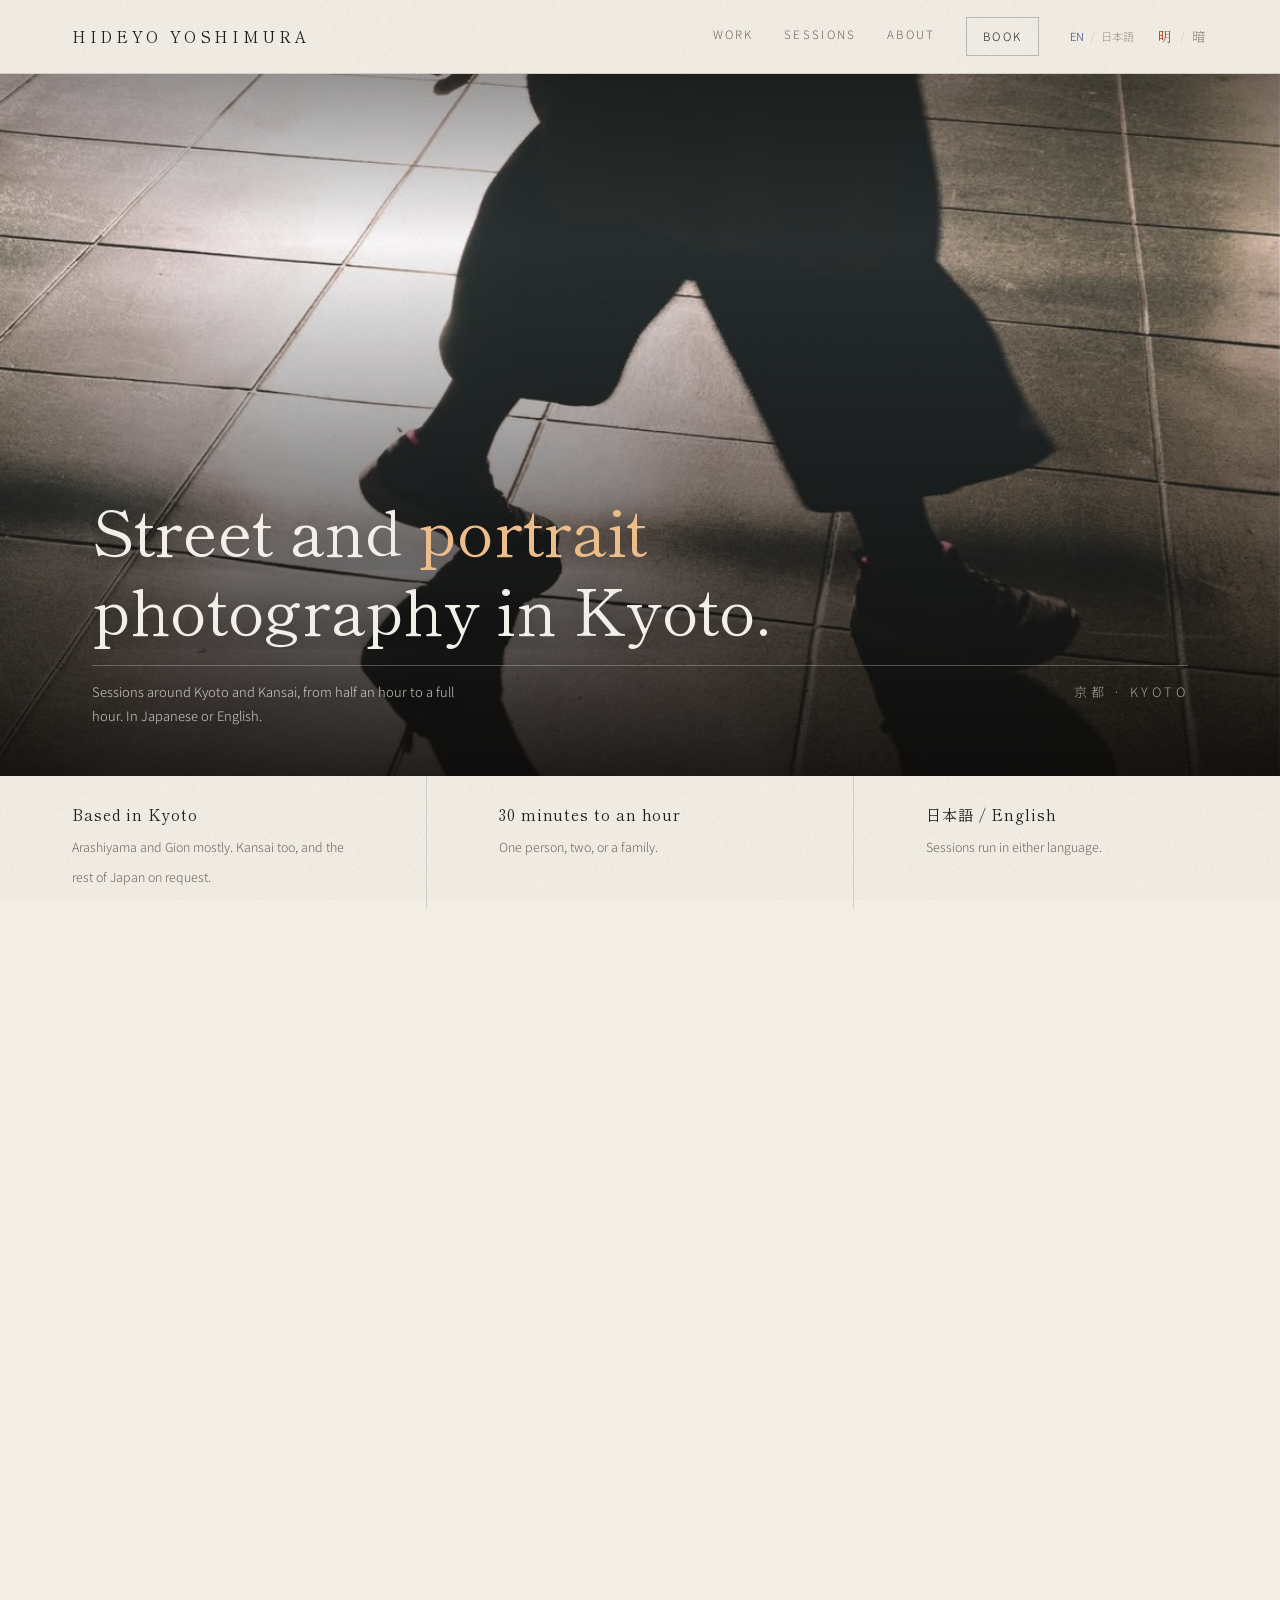
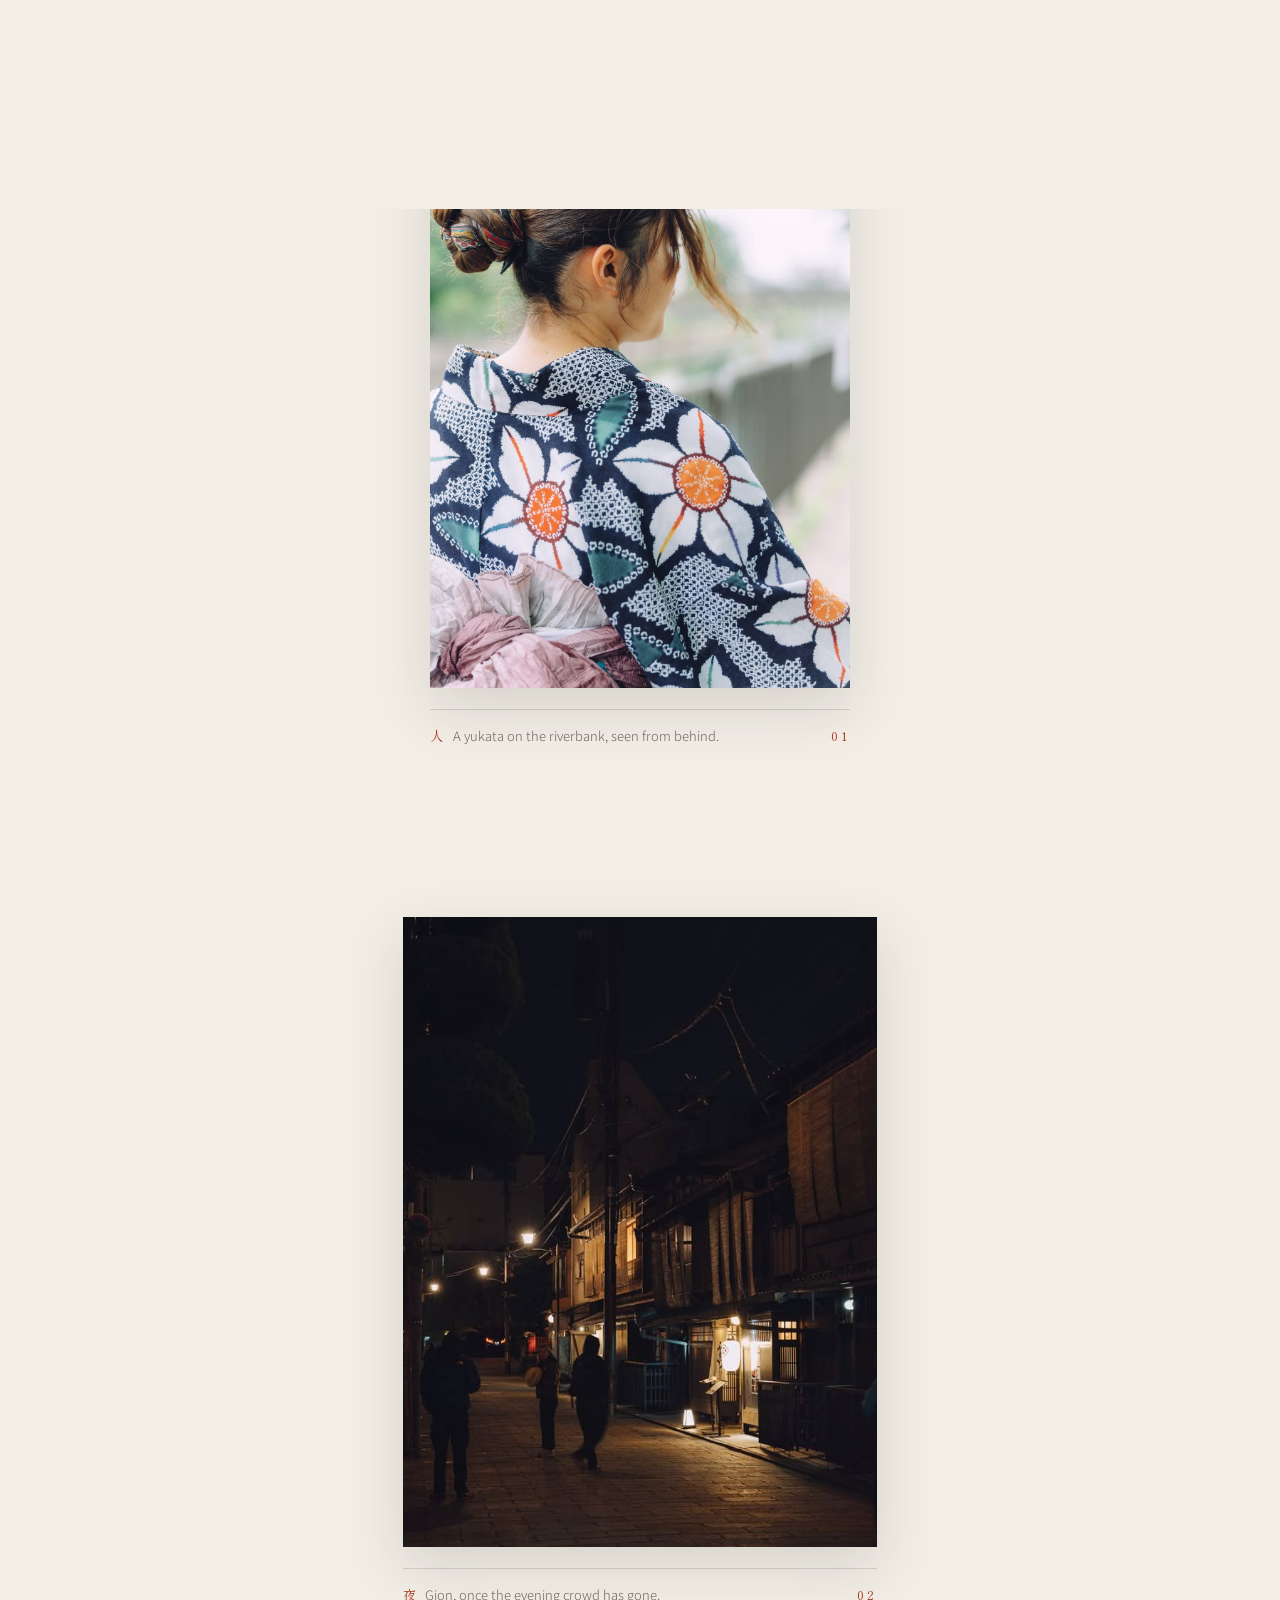
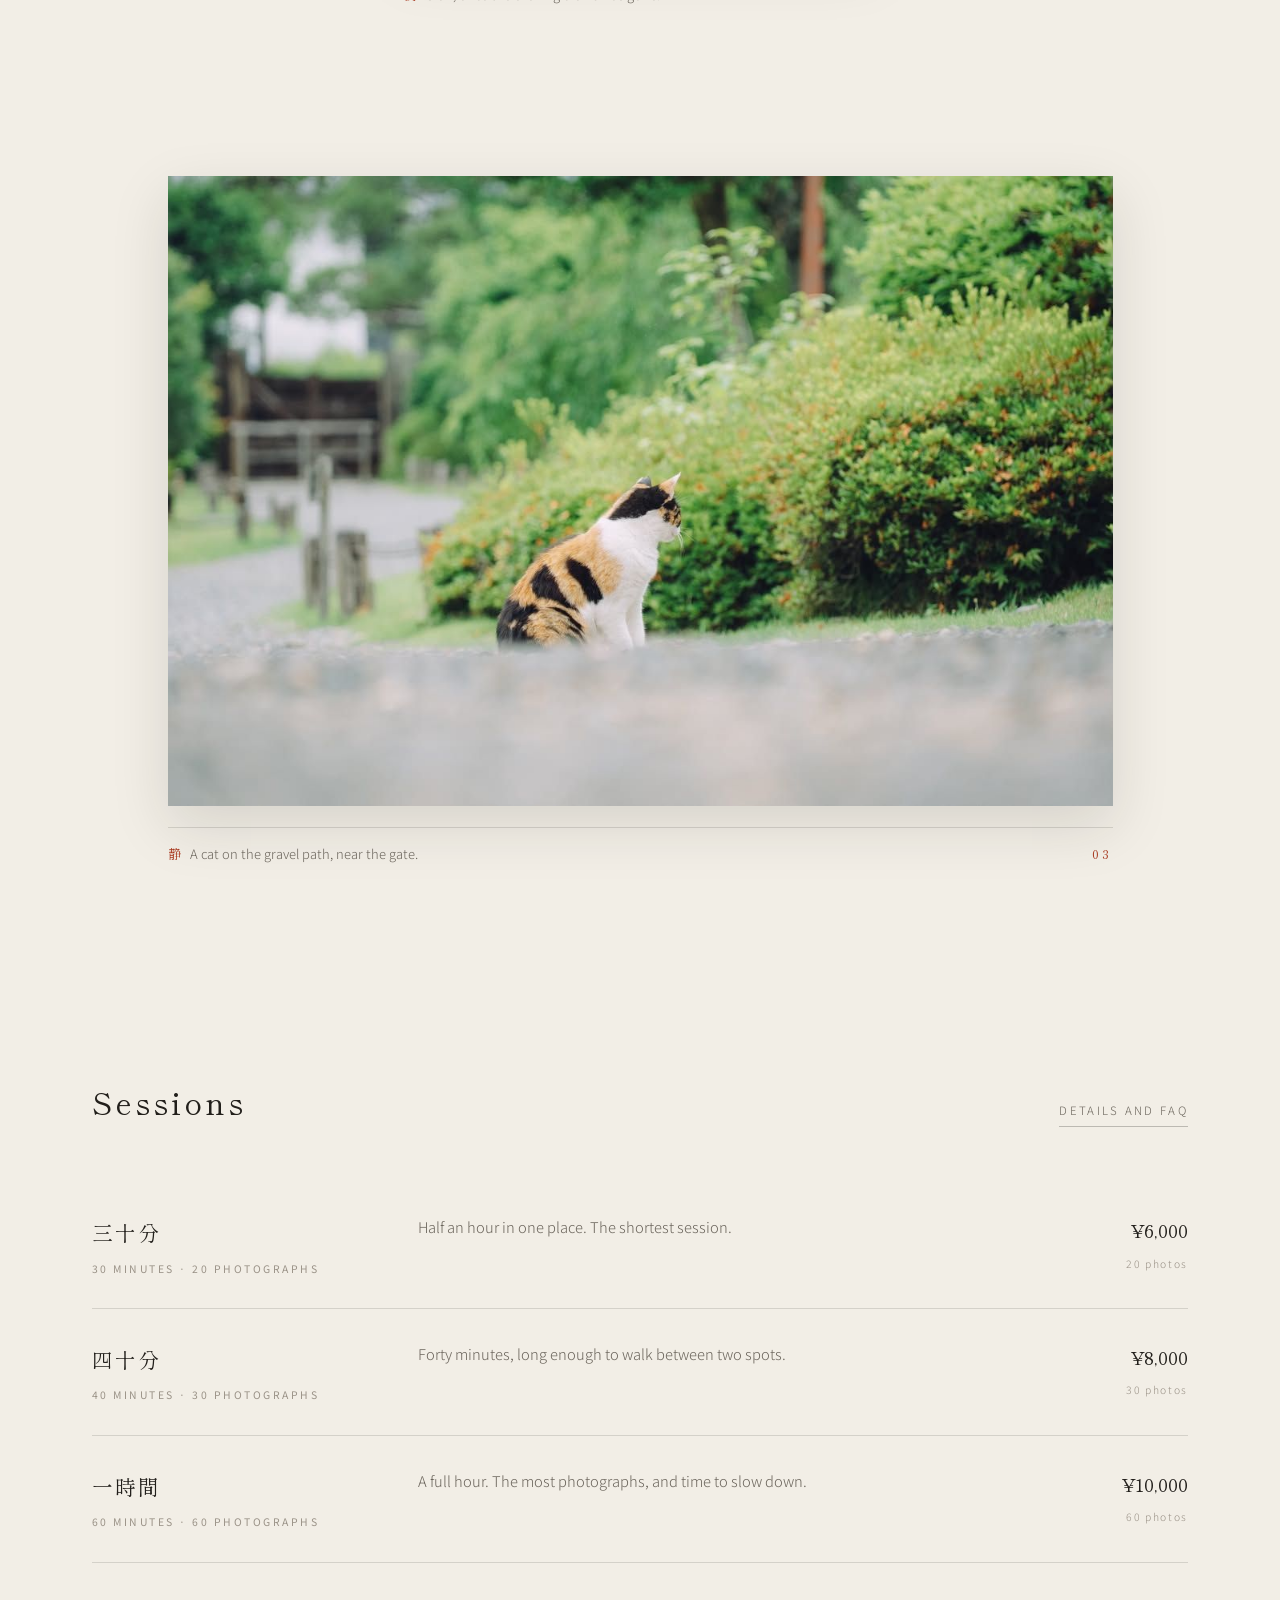
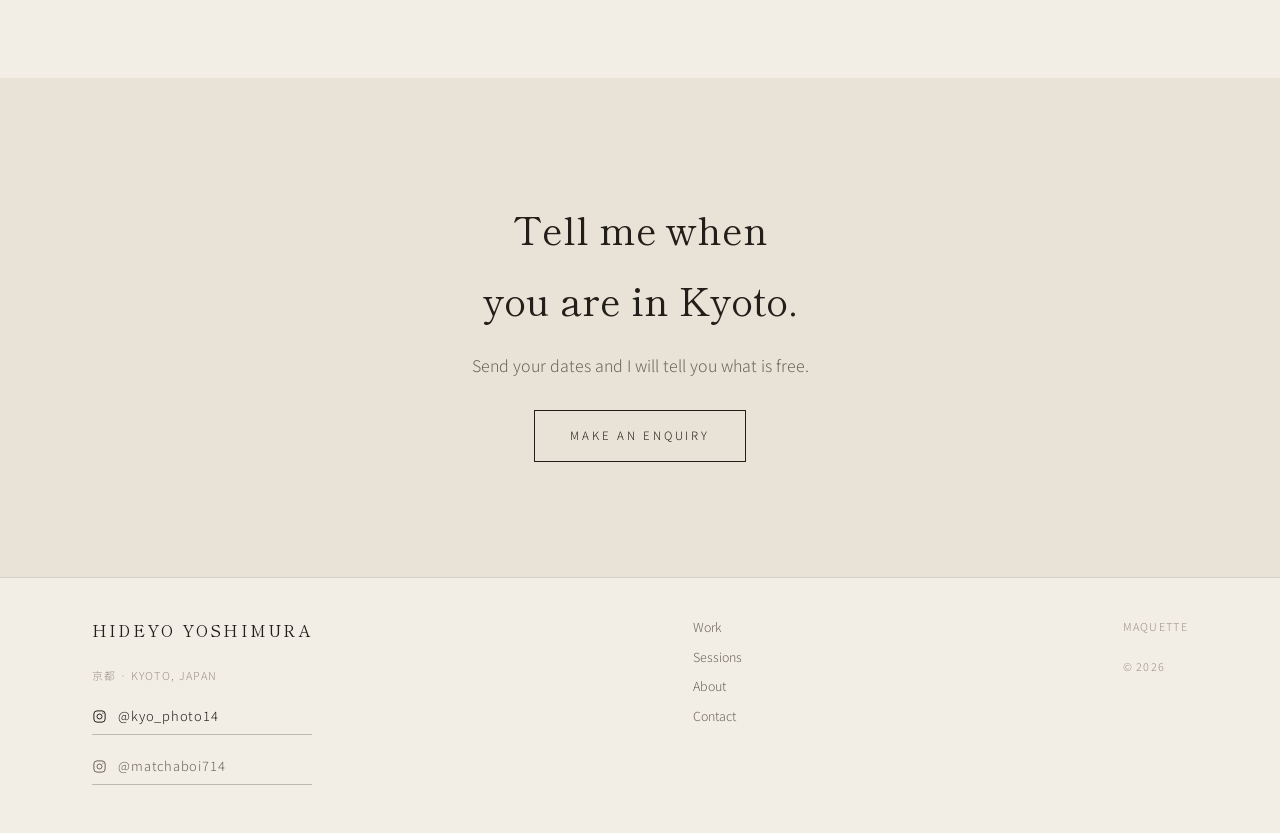
==== commit 9551d09d: "Add files via upload" ====
--- a/index.html
+++ b/index.html
@@ -14,7 +14,7 @@
     <meta property="og:locale:alternate" content="ja_JP">
     <meta name="twitter:card" content="summary_large_image">
     <meta name="theme-color" content="#F2EEE6">
-    <script type="application/ld+json">{"@context": "https://schema.org", "@type": "ProfessionalService", "@id": "https://VOTRE-DOMAINE.com/#business", "name": "Hideyo Yoshimura Photography", "description": "Street and portrait photography sessions in Kyoto and the Kansai region.", "url": "https://VOTRE-DOMAINE.com", "image": "https://VOTRE-DOMAINE.com/assets/yukata.jpg", "email": "ADRESSE-DE-HIDEYO@example.com", "priceRange": "¥6,000-¥10,000", "areaServed": [{"@type": "City", "name": "Kyoto"}, {"@type": "City", "name": "Osaka"}, {"@type": "City", "name": "Nara"}, {"@type": "City", "name": "Kobe"}], "address": {"@type": "PostalAddress", "addressLocality": "Kyoto", "addressRegion": "Kyoto", "addressCountry": "JP"}, "availableLanguage": ["ja", "en"], "sameAs": ["https://www.instagram.com/kyo_photo14/", "https://www.instagram.com/matchaboi714/"], "founder": {"@type": "Person", "name": "Hideyo Yoshimura", "jobTitle": "Photographer"}, "makesOffer": [{"@type": "Offer", "name": "30 minutes, 20 photographs", "price": "6000", "priceCurrency": "JPY"}, {"@type": "Offer", "name": "40 minutes, 30 photographs", "price": "8000", "priceCurrency": "JPY"}, {"@type": "Offer", "name": "60 minutes, 60 photographs", "price": "10000", "priceCurrency": "JPY"}]}</script>
+    <script type="application/ld+json">{"@context": "https://schema.org", "@type": "ProfessionalService", "@id": "https://VOTRE-DOMAINE.com/#business", "name": "Hideyo Yoshimura Photography", "description": "Street and portrait photography sessions in Kyoto and the Kansai region.", "url": "https://VOTRE-DOMAINE.com", "image": "https://VOTRE-DOMAINE.com/assets/yukata.jpg", "email": "ADRESSE-DE-HIDEYO@example.com", "priceRange": "¥6,000-¥10,000", "areaServed": [{"@type": "City", "name": "Kyoto"}, {"@type": "City", "name": "Osaka"}, {"@type": "City", "name": "Nara"}, {"@type": "City", "name": "Kobe"}, {"@type": "Country", "name": "Japan"}], "address": {"@type": "PostalAddress", "addressLocality": "Kyoto", "addressRegion": "Kyoto", "addressCountry": "JP"}, "availableLanguage": ["ja", "en"], "sameAs": ["https://www.instagram.com/kyo_photo14/", "https://www.instagram.com/matchaboi714/"], "founder": {"@type": "Person", "name": "Hideyo Yoshimura", "jobTitle": "Photographer"}, "makesOffer": [{"@type": "Offer", "name": "30 minutes, 20 photographs", "price": "6000", "priceCurrency": "JPY"}, {"@type": "Offer", "name": "40 minutes, 30 photographs", "price": "8000", "priceCurrency": "JPY"}, {"@type": "Offer", "name": "60 minutes, 60 photographs", "price": "10000", "priceCurrency": "JPY"}]}</script>
     <link rel="preconnect" href="https://fonts.googleapis.com">
     <link rel="preconnect" href="https://fonts.gstatic.com" crossorigin>
     <link rel="stylesheet" href="https://fonts.googleapis.com/css2?family=Shippori+Mincho+B1:wght@400;500&family=Noto+Sans+JP:wght@200;300;400&display=swap">
@@ -50,7 +50,7 @@
       </div>
     </section>
     <div class="strip">
-      <div><b data-ja="京都在住">Based in Kyoto</b><span data-ja="主に嵐山と祇園。大阪・奈良・神戸も。">Arashiyama and Gion mostly. Osaka, Nara and Kobe too.</span></div>
+      <div><b data-ja="京都在住">Based in Kyoto</b><span data-ja="主に嵐山と祇園。関西一円、そして日本全国も。">Arashiyama and Gion mostly. Kansai too, and the rest of Japan on request.</span></div>
       <div><b data-ja="30分から1時間">30 minutes to an hour</b><span data-ja="お一人、お二人、ご家族。">One person, two, or a family.</span></div>
       <div><b data-ja="日本語 / English">日本語 / English</b><span data-ja="どちらでも対応します。">Sessions run in either language.</span></div>
     </div>
